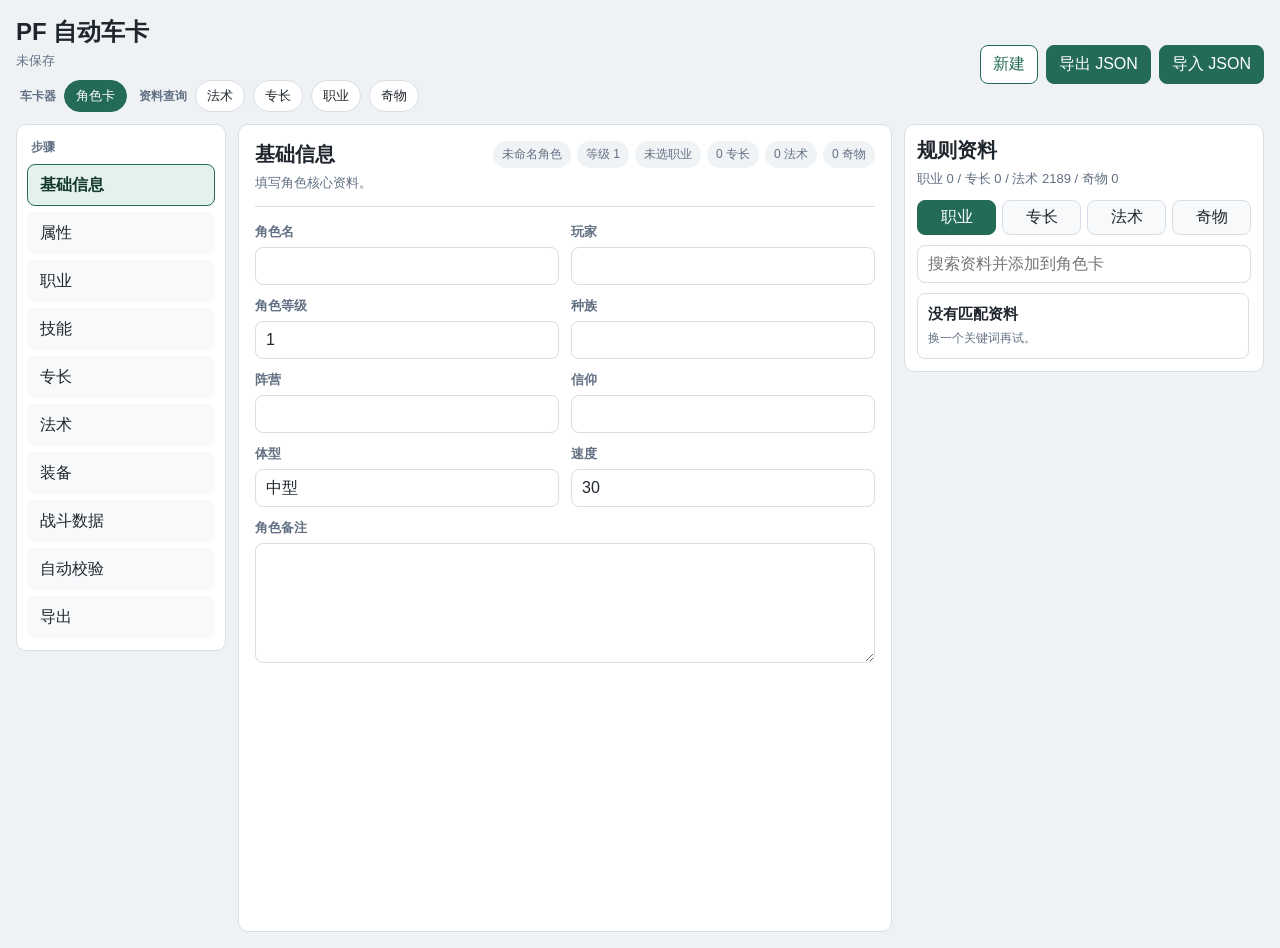
==== web/character.html @ 5a97795d "Add lite app and character builder" ====
<!DOCTYPE html>
<html lang="zh-CN">
<head>
  <meta charset="UTF-8" />
  <meta name="viewport" content="width=device-width, initial-scale=1.0" />
  <title>PF 自动车卡</title>
  <link rel="stylesheet" href="assets/css/character.css" />
</head>
<body>
  <main class="sheet-app">
    <header class="sheet-header">
      <div>
        <h1>PF 自动车卡</h1>
        <p id="save-status" class="save-status">未保存</p>
        <nav class="section-links" aria-label="功能导航">
          <span class="section-label">车卡器</span>
          <a class="active" href="index.html#character" target="_top">角色卡</a>
          <span class="section-label">资料查询</span>
          <a href="index.html#spells" target="_top">法术</a>
          <a href="index.html#feats" target="_top">专长</a>
          <a href="index.html#classes" target="_top">职业</a>
          <a href="index.html#items" target="_top">奇物</a>
        </nav>
      </div>
      <div class="header-actions">
        <button id="new-character-btn" type="button" class="secondary-btn">新建</button>
        <button id="export-json-btn" type="button">导出 JSON</button>
        <label class="import-btn" for="import-json-input">导入 JSON</label>
        <input id="import-json-input" type="file" accept="application/json" hidden />
      </div>
    </header>

    <section class="workbench">
      <aside class="step-nav" aria-label="车卡步骤">
        <div class="nav-title">步骤</div>
        <div id="step-list" class="step-list"></div>
      </aside>

      <section class="sheet-panel" aria-label="角色卡编辑">
        <div class="panel-heading">
          <div>
            <h2 id="step-title">基础信息</h2>
            <p id="step-subtitle">填写角色核心资料。</p>
          </div>
          <div id="quick-summary" class="quick-summary"></div>
        </div>
        <div id="step-content" class="step-content"></div>
      </section>

      <aside class="library-panel" aria-label="规则资料浏览器">
        <div class="library-header">
          <h2>规则资料</h2>
          <p id="library-status">加载中...</p>
        </div>
        <div class="library-tabs" id="library-tabs">
          <button type="button" data-library="classes" class="active">职业</button>
          <button type="button" data-library="feats">专长</button>
          <button type="button" data-library="spells">法术</button>
          <button type="button" data-library="items">奇物</button>
        </div>
        <input id="library-search" class="library-search" type="search" placeholder="搜索资料并添加到角色卡" />
        <div id="library-results" class="library-results"></div>
      </aside>
    </section>
  </main>

  <script src="assets/js/character.js?v=20260615-class-level"></script>
</body>
</html>
---- web/assets/css/character.css ----
:root {
  --bg: #eef2f5;
  --panel: #ffffff;
  --line: #d8dee6;
  --text: #20262d;
  --muted: #627083;
  --brand: #246b57;
  --brand-soft: #e4f1ec;
  --warn: #9a5b14;
  --danger: #b3261e;
}

* { box-sizing: border-box; }

body {
  margin: 0;
  min-width: 0;
  background: var(--bg);
  color: var(--text);
  font-family: "Noto Sans SC", "Microsoft YaHei", sans-serif;
}

button,
input,
select,
textarea {
  font: inherit;
}

button,
.import-btn {
  min-height: 38px;
  border: 1px solid var(--brand);
  border-radius: 8px;
  background: var(--brand);
  color: #fff;
  padding: 8px 12px;
  cursor: pointer;
}

.secondary-btn {
  background: #fff;
  color: var(--brand);
}

.sheet-app {
  max-width: 1500px;
  margin: 0 auto;
  padding: 16px;
}

.sheet-header {
  display: flex;
  align-items: center;
  justify-content: space-between;
  gap: 16px;
  margin-bottom: 12px;
}

.sheet-header h1 {
  margin: 0;
  font-size: 24px;
}

.save-status {
  margin: 4px 0 0;
  color: var(--muted);
  font-size: 13px;
}

.section-links {
  display: flex;
  flex-wrap: wrap;
  gap: 8px;
  align-items: center;
  margin-top: 10px;
}

.section-label {
  color: var(--muted);
  font-size: 12px;
  font-weight: 700;
  padding-left: 4px;
}

.section-links a {
  text-decoration: none;
  color: var(--text);
  border: 1px solid var(--line);
  border-radius: 999px;
  background: #fff;
  padding: 6px 11px;
  font-size: 13px;
}

.section-links a.active {
  background: var(--brand);
  border-color: var(--brand);
  color: #fff;
}

.header-actions {
  display: flex;
  flex-wrap: wrap;
  gap: 8px;
  justify-content: flex-end;
}

.import-btn {
  display: inline-flex;
  align-items: center;
}

.workbench {
  display: grid;
  grid-template-columns: 210px minmax(440px, 1fr) 360px;
  gap: 12px;
  align-items: start;
}

.step-nav,
.sheet-panel,
.library-panel {
  border: 1px solid var(--line);
  border-radius: 10px;
  background: var(--panel);
}

.step-nav,
.library-panel {
  position: sticky;
  top: 12px;
  max-height: calc(100vh - 24px);
  overflow: hidden;
}

.nav-title {
  padding: 14px 14px 8px;
  color: var(--muted);
  font-size: 12px;
  font-weight: 700;
}

.step-list {
  display: flex;
  flex-direction: column;
  gap: 6px;
  padding: 0 10px 12px;
}

.step-btn {
  width: 100%;
  min-height: 42px;
  border: 1px solid transparent;
  border-radius: 8px;
  background: #f7f9fb;
  color: var(--text);
  text-align: left;
}

.step-btn.active {
  border-color: var(--brand);
  background: var(--brand-soft);
  color: #12382e;
  font-weight: 700;
}

.sheet-panel {
  min-height: calc(100vh - 92px);
  padding: 16px;
}

.panel-heading {
  display: flex;
  align-items: flex-start;
  justify-content: space-between;
  gap: 16px;
  padding-bottom: 14px;
  border-bottom: 1px solid var(--line);
}

.panel-heading h2,
.library-header h2 {
  margin: 0;
  font-size: 20px;
}

.panel-heading p,
.library-header p {
  margin: 6px 0 0;
  color: var(--muted);
  font-size: 13px;
}

.quick-summary {
  display: flex;
  flex-wrap: wrap;
  gap: 6px;
  justify-content: flex-end;
}

.summary-pill {
  border-radius: 999px;
  background: #f0f3f6;
  color: var(--muted);
  padding: 5px 9px;
  font-size: 12px;
}

.step-content {
  padding-top: 16px;
}

.form-grid {
  display: grid;
  grid-template-columns: repeat(2, minmax(0, 1fr));
  gap: 12px;
}

.field {
  display: grid;
  gap: 6px;
}

.field label {
  color: var(--muted);
  font-size: 13px;
  font-weight: 700;
}

.field input,
.field select,
.field textarea,
.library-search {
  width: 100%;
  border: 1px solid var(--line);
  border-radius: 8px;
  background: #fff;
  color: var(--text);
  padding: 9px 10px;
}

.field textarea {
  min-height: 120px;
  resize: vertical;
}

.table-wrap {
  overflow-x: auto;
  border: 1px solid var(--line);
  border-radius: 8px;
}

table {
  width: 100%;
  border-collapse: collapse;
}

th,
td {
  border-bottom: 1px solid var(--line);
  padding: 9px;
  text-align: left;
  vertical-align: middle;
}

th {
  background: #f6f8fa;
  color: var(--muted);
  font-size: 12px;
}

td input {
  width: 88px;
  border: 1px solid var(--line);
  border-radius: 6px;
  padding: 7px;
}

.inline-actions {
  display: flex;
  flex-wrap: wrap;
  gap: 8px;
  margin: 12px 0;
}

.compact-btn,
.remove-btn {
  min-height: 32px;
  padding: 5px 9px;
  font-size: 13px;
}

.remove-btn {
  border-color: #d0d7de;
  background: #fff;
  color: var(--danger);
}

.item-list {
  display: grid;
  gap: 8px;
}

.selected-item,
.validation-row {
  border: 1px solid var(--line);
  border-radius: 8px;
  background: #fbfcfd;
  padding: 10px;
}

.selected-item {
  display: grid;
  grid-template-columns: minmax(0, 1fr) auto;
  gap: 10px;
}

.inline-edit-label,
.library-level-label {
  display: inline-flex;
  align-items: center;
  gap: 8px;
  margin-top: 8px;
  color: var(--muted);
  font-size: 13px;
}

.inline-level-input,
.library-level-input {
  width: 72px;
  min-height: 32px;
  border: 1px solid var(--line);
  border-radius: 7px;
  padding: 4px 8px;
}

.library-add-row {
  display: flex;
  flex-wrap: wrap;
  align-items: center;
  gap: 8px;
  margin-top: 10px;
}

.selected-title {
  font-weight: 700;
}

.selected-meta,
.validation-row p {
  margin: 4px 0 0;
  color: var(--muted);
  font-size: 13px;
  line-height: 1.45;
}

.validation-row.warn {
  border-color: #d9a441;
  background: #fff8e9;
}

.validation-row.danger {
  border-color: #e09a96;
  background: #fff2f1;
}

.derived-note {
  margin-top: 12px;
  border: 1px solid var(--line);
  border-radius: 8px;
  background: #f8fafc;
  padding: 10px;
}

.derived-note p {
  margin: 6px 0 0;
  color: var(--muted);
  font-size: 13px;
  line-height: 1.45;
}

.derived-note code {
  font-family: Consolas, "Courier New", monospace;
  color: var(--text);
}

.export-box {
  width: 100%;
  min-height: 360px;
  border: 1px solid var(--line);
  border-radius: 8px;
  padding: 12px;
  font-family: Consolas, "Courier New", monospace;
}

.library-panel {
  display: grid;
  grid-template-rows: auto auto auto minmax(0, 1fr);
  padding: 12px;
}

.library-header {
  margin-bottom: 12px;
}

.library-tabs {
  display: grid;
  grid-template-columns: repeat(4, 1fr);
  gap: 6px;
  margin-bottom: 10px;
}

.library-tabs button {
  min-height: 34px;
  border-color: var(--line);
  background: #f7f9fb;
  color: var(--text);
  padding: 6px;
}

.library-tabs button.active {
  border-color: var(--brand);
  background: var(--brand);
  color: #fff;
}

.library-search {
  margin-bottom: 10px;
}

.library-results {
  overflow: auto;
  display: grid;
  align-content: start;
  gap: 8px;
  padding-right: 2px;
}

.library-card {
  border: 1px solid var(--line);
  border-radius: 8px;
  background: #fff;
  padding: 10px;
}

.library-card h3 {
  margin: 0;
  font-size: 15px;
  line-height: 1.35;
}

.library-card p {
  margin: 6px 0 0;
  color: var(--muted);
  font-size: 12px;
  line-height: 1.45;
}

.library-card button {
  margin-top: 8px;
  min-height: 32px;
  padding: 5px 9px;
  font-size: 13px;
}

@media (max-width: 1180px) {
  .workbench {
    grid-template-columns: 180px minmax(0, 1fr);
  }

  .library-panel {
    grid-column: 1 / -1;
    position: static;
    max-height: none;
  }

  .library-results {
    max-height: 420px;
  }
}

@media (max-width: 760px) {
  .sheet-app {
    padding: 10px;
  }

  .sheet-header,
  .panel-heading {
    display: grid;
  }

  .workbench,
  .form-grid {
    grid-template-columns: 1fr;
  }

  .step-nav {
    position: static;
    max-height: none;
  }

  .step-list {
    display: grid;
    grid-template-columns: repeat(2, minmax(0, 1fr));
  }

  .sheet-panel {
    min-height: 0;
  }
}
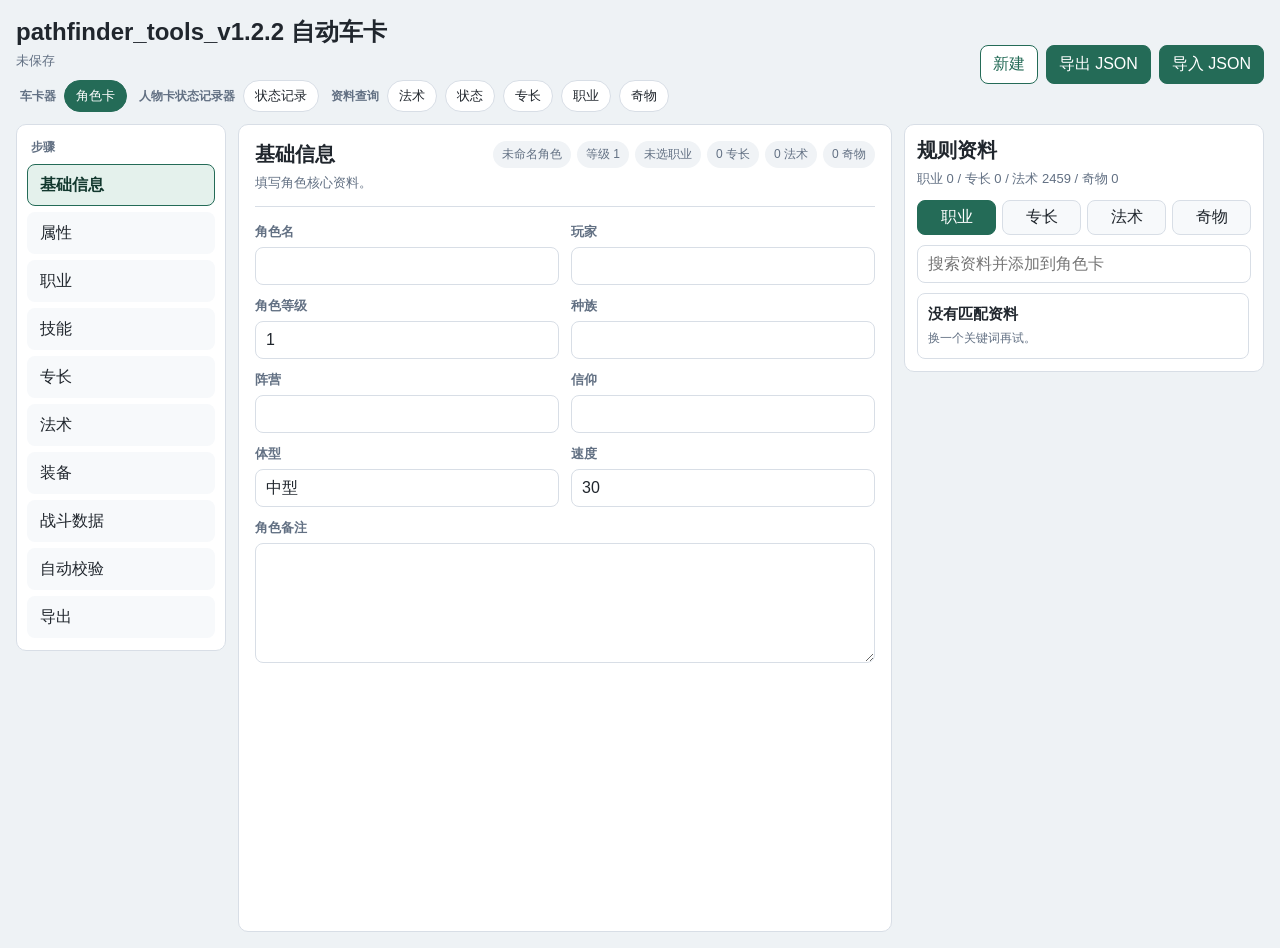
==== commit ee83b66c: "Merge branch 'mumuzyy11111:main' into main" ====
--- a/web/character.html
+++ b/web/character.html
@@ -3,20 +3,23 @@
 <head>
   <meta charset="UTF-8" />
   <meta name="viewport" content="width=device-width, initial-scale=1.0" />
-  <title>PF 自动车卡</title>
+  <title>pathfinder_tools_v1.2.2 自动车卡</title>
   <link rel="stylesheet" href="assets/css/character.css" />
 </head>
 <body>
   <main class="sheet-app">
     <header class="sheet-header">
       <div>
-        <h1>PF 自动车卡</h1>
+        <h1>pathfinder_tools_v1.2.2 自动车卡</h1>
         <p id="save-status" class="save-status">未保存</p>
         <nav class="section-links" aria-label="功能导航">
           <span class="section-label">车卡器</span>
           <a class="active" href="index.html#character" target="_top">角色卡</a>
+          <span class="section-label">人物卡状态记录器</span>
+          <a href="index.html#statusTracker" target="_top">状态记录</a>
           <span class="section-label">资料查询</span>
           <a href="index.html#spells" target="_top">法术</a>
+          <a href="index.html#conditions" target="_top">状态</a>
           <a href="index.html#feats" target="_top">专长</a>
           <a href="index.html#classes" target="_top">职业</a>
           <a href="index.html#items" target="_top">奇物</a>
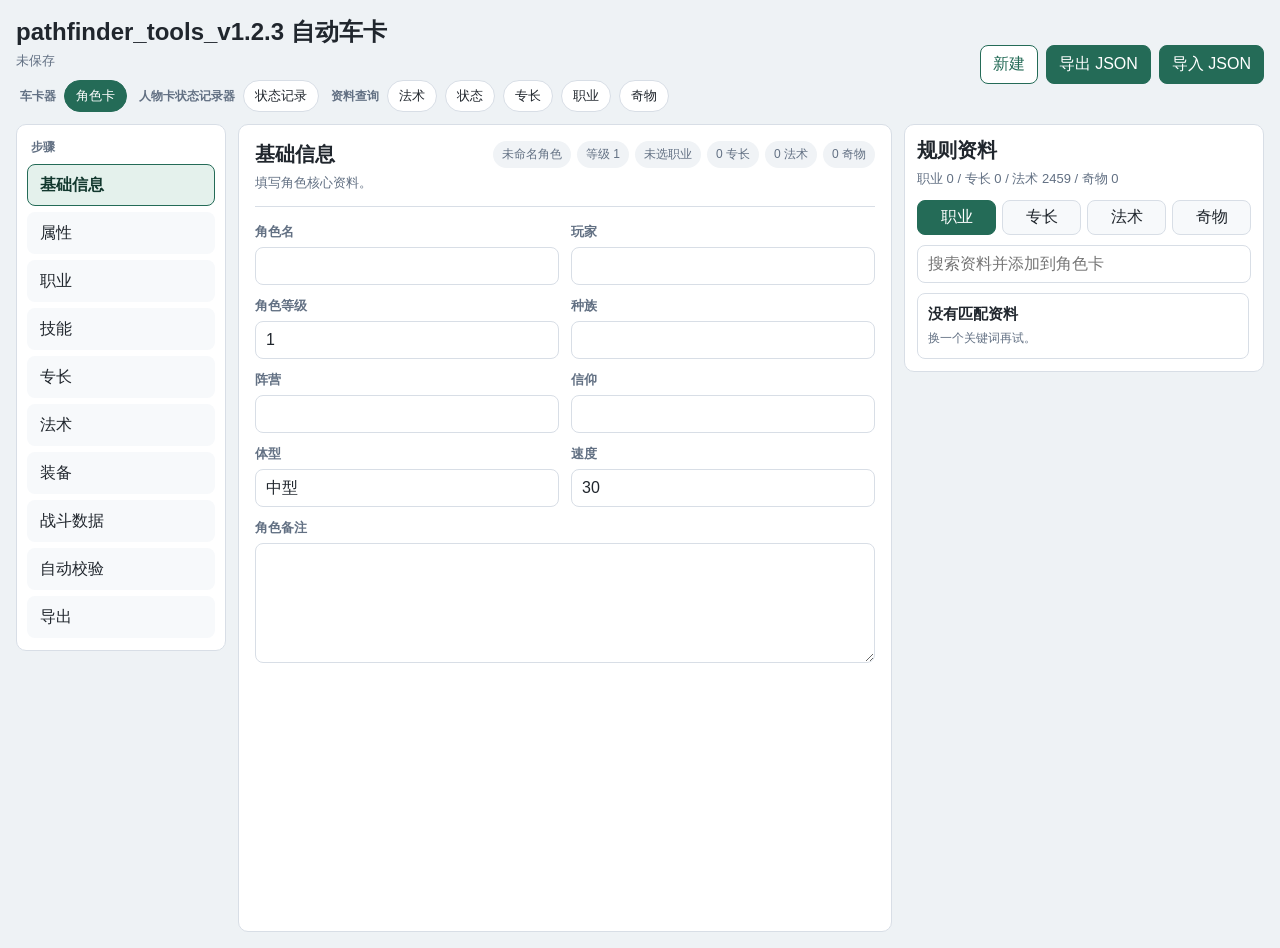
==== commit 90c3e6fc: "Release pathfinder_tools v1.2.3" ====
--- a/web/character.html
+++ b/web/character.html
@@ -3,14 +3,14 @@
 <head>
   <meta charset="UTF-8" />
   <meta name="viewport" content="width=device-width, initial-scale=1.0" />
-  <title>pathfinder_tools_v1.2.2 自动车卡</title>
+  <title>pathfinder_tools_v1.2.3 自动车卡</title>
   <link rel="stylesheet" href="assets/css/character.css" />
 </head>
 <body>
   <main class="sheet-app">
     <header class="sheet-header">
       <div>
-        <h1>pathfinder_tools_v1.2.2 自动车卡</h1>
+        <h1>pathfinder_tools_v1.2.3 自动车卡</h1>
         <p id="save-status" class="save-status">未保存</p>
         <nav class="section-links" aria-label="功能导航">
           <span class="section-label">车卡器</span>
